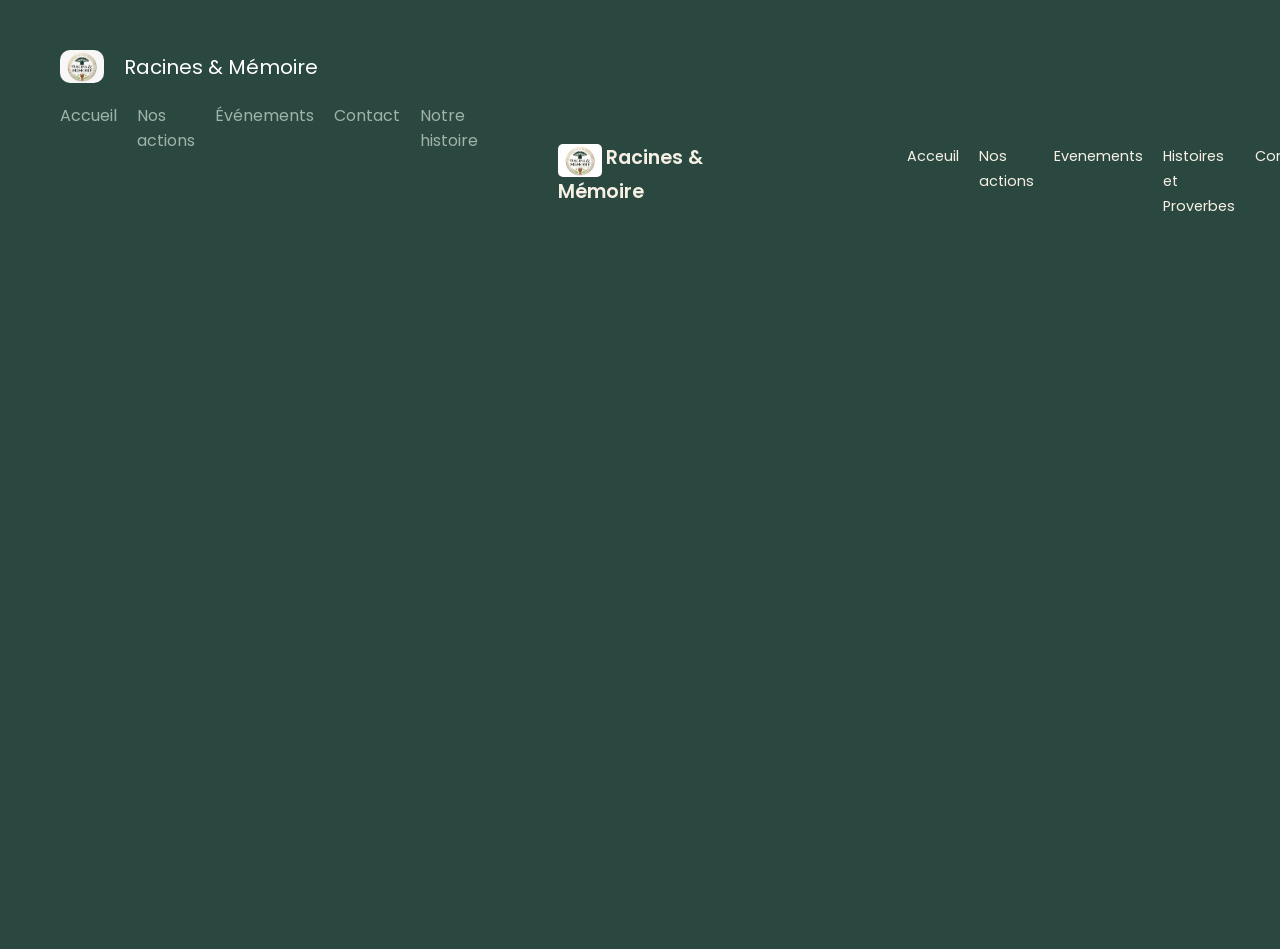
==== index.html @ 82d4dce9 "Merge branch 'main' into feature/accueil" ====
<!DOCTYPE html>
<html lang="fr">
<head>
    <meta charset="UTF-8">
    <meta name="viewport" content="width=device-width, initial-scale=1.0">
    <meta name="description" content="Racines et Mémoire – Histoire du Congo-Brazzaville : un projet qui valorise les traditions orales, l’art de Poto-Poto, la basilique Sainte-Anne et le mémorial Savorgnan de Brazza, pour préserver la mémoire culturelle et les racines d’Afrique centrale.">

    <title>Racines & Mémoire</title>

    <link rel="preconnect" href="https://fonts.googleapis.com">
    <link rel="preconnect" href="https://fonts.gstatic.com" crossorigin>
    <link href="https://fonts.googleapis.com/css2?family=Poppins:ital,wght@0,100;0,200;0,300;0,400;0,500;0,600;0,700;0,800;0,900;1,100;1,200;1,300;1,400;1,500;1,600;1,700;1,800;1,900&display=swap" rel="stylesheet">



    <link rel="shortcut icon" href="photos/Logo-site.png" type="image/x-icon">

    <link rel="stylesheet" href="css/style.css">
</head>

<body>

    <header>
        <article class="logo">
            <img src="images/icon_racine_et_memoire.jpeg" alt="Logo Racines & Mémoire">
            <h1>Racines & Mémoire</h1>
        </article>

        <nav>
            <ul>
                <li><a href="/index.html">Accueil</a></li>
                <li><a href="/pages/action.html">Nos actions</a></li>
                <li><a href="/pages/evenement.html">Événements</a></li>
                <li><a href="/pages/contact.html">Contact</a></li>
                <li><a href="histoire.html">Notre histoire</a></li> 

    <header class="act_header">
        <nav class="nav_navbar">
            <div class="nav_ong">
                <span  id="nav_logo"><img class="nav_logo"   src="../photos/Logo-site.png" alt=""></span>
                <span class="nav_titre">Racines &amp; Mémoire</span>
            </div>
            <ul class="nav_ul">
                <li class="nav_li"><a class="nav_a" href="index.html">Acceuil</a></li>
                <li class="nav_li"><a class="nav_a" href="pages/actions.html">Nos actions</a></li>
                <li class="nav_li"><a class="nav_a" href="pages/evenement.html">Evenements</a></li>
                <li class="nav_li"><a class="nav_a" href="pages/histoire.html">Histoires et Proverbes</a></li>
                <li class="nav_li"><a class="nav_a" href="pages/contact.html">Contact</a></li>

            </ul>
            <div class="nav_btn"><a id="nav_don" href=""> Faire un don</a></div>
        </nav>
       
    </header>

    <main>

        <div class="hero_section">
             <span>RACINES & MÉMOIRE — ASSOCIATION CULTURELLE</span>

            <h2>Réveillons nos <span>racines</span> ensemble.</h2>
        


            <p>
                Nous collectons, transmettons et faisons vivre le
                patrimoine culturel congolais : contes, musique,
                tissage et savoirs ancestraux.
            </p>

            <div class="bouton">
                <button id="decouvre">Découvrir nos actions</button>
                <button id="don">Faire un don</button>
            </div>

            <aside class="account">
                <article>
                    <h3>12</h3>
                    <p>Ateliers organisés</p>
                </article>

                <article>
                    <h3>350</h3>
                    <p>Jeunes sensibilisés</p>
                </article>

                <article>
                    <h3>8</h3>
                    <p>Villages partenaires</p>
                </article>

                <article>
                    <h3>5</h3>
                    <p>Langues documentées</p>
                </article>
            </aside>
        </div>

        <div class="gallery">
            <div class="grid_conte">
                <div class="text">
                    <span>
                        Contes & légendes
                        <br>
                        collectés dans 8 villages
                    </span>
                </div>
            </div>

            <div class="grid_music">
                <div class="text">
                    <span>Musique ancestrale</span>
                </div>
            </div>

            <div class="grid_tissage">
                <div class="text">
                    <span>Tissage traditionnel</span>
                </div>
            </div>
        </div>
 

    </main>
</body>
</html>
---- css/style.css ----
:root{
    --forest-green: #14342B;
    --lime-green: #14342B;
    --cream: #F6F1E4;
    --button: #8FC63E;
    --margin-header: 20px 30px;
    --pad-button: 10px 24px;
    --pd-card: 24px;
    --container-logo: 44px;
    --width-logo: 24px;
    --sous-text: #9FB3A8;
    --title: 45px;

}

*{
    box-sizing: border-box;
    margin: 0;
    padding: 0;
    font-family: "Poppins", sans-serif;
    font-optical-sizing: auto;
    font-weight: 400;
    font-style: normal;
}

body{
    background-color: #14342be5;
    margin: 30px;
}

main{
    max-width: 1440px;
    display: flex;
    justify-content: space-between;
    gap: 20px;
    margin-top: 30px;
    flex-wrap: wrap;
}

h1{
    font-size: var(--title);
}

h2{
    color: white;
    font-size: 35px;
    font-weight: 700;
}


header{
    display: flex;
    justify-content: space-between;
    gap: 20px;
    padding: var(--margin-header);
    flex-wrap: wrap;
}

a{
    color: var(--sous-text);
    cursor: pointer;
    text-decoration: none;
}

a:hover{
    color: var(--button);
}

.logo{
    display: flex;
    gap: 20px;
    align-items: center;
}

.logo h1{
    font-size: 20px;
    color: white;
}

.logo img{
    width: var(--container-logo);
    border-radius: 10px;
}

nav ul{
    list-style: none;
    display: flex;
    gap: 20px;

.nav_navbar{
    display: flex;
    justify-content: space-between;
    padding: 20px 30px;
    background-color: var(--foret);
}

.nav_logo{
    background-color: white ;
    border-radius: 5px;
    vertical-align: middle;
    width: 44px;
    height: auto;
}
.nav_titre{
    font-weight: 600;
    font-size: 1.2rem;
    color: var(--cream);
}
.nav_ul{
    display: flex;
    justify-content: space-between;
    width: 500px;
    margin-left: 200px;
}

.nav_li{
    display: inline;
}

.nav_a{
    text-decoration: none;
    color: var(--cream);
    font-size: 0.9rem;
}
.nav_a:hover{
    border-bottom:1px solid #5B8A28;
}

#nav_don{
    text-decoration: none;
    color: var(--forest-green) ;
    background-color: var(--button);
    padding: 10px 24px;
    border-radius: 50px;

}

.hero_section{
    width: 500px;
    padding: var(--pd-card);
    display: flex;
    flex-direction: column;
    gap: 20px;
}

.hero_section span{
    color: var(--button);
}

.hero_section h2 span{
    font-weight: 700;
}

p{
    color: var(--sous-text);
}

.account{
    display: flex;
    justify-content: space-between;
    font-size: 12px;
    gap: 20px;
    border-top: 1px solid rgba(128, 128, 128, 0.712);
    padding: var(--pd-card);
}

.account h3{
    font-weight: 700;
    color: white;
}

.account article{
    border-left: 1px solid rgba(128, 128, 128, 0.712);
    padding: 10px;
}

.gallery{
    display: grid;
    grid-template-areas:
        "grid_conte grid_music"
        "grid_conte grid_tissage";
    grid-template: repeat(2, 1fr) / repeat(3, 1fr);
    gap: 20px;
    margin-bottom: 30px;
}

.grid_conte{
    grid-area: grid_conte;
    grid-column: 1 / span 2;
    grid-row: 1 / span 2;

    background-image: url("../images/conteur-traditionnel.jpg");

    background-image: url("../photos/conteur-traditionnel.jpg");

    background-position: center;
    background-repeat: no-repeat;
    background-size: cover;
    backdrop-filter: blur(15px);
    overflow: hidden;
    color: var(--forest-green);
}

.grid_music{
    grid-area: grid_music;
    grid-column: 3;
    grid-row: 1;
    color: var(--forest-green);

    background-image: url("../images/tam-tam2.jpg");

    background-image: url("../photos/tam-tam2.jpg");

    background-position: center;
    background-repeat: no-repeat;
    background-size: cover;
    overflow: hidden;
}

.grid_tissage{
    grid-area: grid_tissage;
    grid-column: 3;
    grid-row: 2;
    color: var(--forest-green);

    background-image: url("../images/tissage-artisanal.jpg");

    background-image: url("../photos/atelier-tissage.webp");

    background-position: center;
    background-repeat: no-repeat;
    background-size: cover;
    overflow: hidden;
}

.gallery
.grid_music,
.grid_tissage,
.grid_conte{
    border-radius: 15px;
    display: flex;
    flex-direction: column;
    box-shadow: 0 5px 10px var(--lime-green);
    transition: transform 0.5s;
    cursor: pointer;
}

.gallery article:hover{
    transform: scale(1.05);
    box-shadow: 0 5px 10px var(--button);
}

.gallery article img{
    width: 80px;
}

.gallery span{
    margin-top: auto;
    font-weight: 700;
}

.text{
    margin-top: auto;
    background-color: #90c63e81;
    height: 25%;
    padding: var(--pd-card);
}


span{
    color: var(--lime-green);
    font-size: 0.9rem;
    font-weight:100;
}

.bouton{
    display: flex;
    gap: 20px;
    flex-wrap: wrap;
}

button{
    border: none;

    border-radius: 25px;
    padding: var(--pad-button);
    font-weight: 700;

    border-radius: 50px;
    padding: var(--pad-button);
    transition: 0.5s;

}

#decouvre{
    background-color: var(--button);
    transition: transform 0.5ms;
}

#decouvre:hover{
    background-color: var(--sous-text);
    transform: scale(1.1);
}

#don{
    background: transparent;
    border: 2px solid var(--sous-text);
    color: white;
    transition: transform 0.5ms;
}

#don:hover{
    background-color: var(--button);
    transform: scale(1.1);
}




@media (max-width: 1024px){
    body{
        margin: 20px;
    }

    header{
        justify-content: center;
        text-align: center;
    }

    main{
        flex-direction: column;
        align-items: center;
    }

    .hero_section{
        width: 100%;
        max-width: 700px;
    }

    .gallery{
        width: 100%;
        grid-template-columns: repeat(2, 1fr);
        grid-template-areas:
            "grid_conte grid_conte"
            "grid_music grid_tissage";
    }

    h2{
        font-size: 30px;
    }

    :root{
        --title: 38px;
    }
}

@media (max-width: 768px){
    header{
        flex-direction: column;
        align-items: center;
    }


    nav ul{
        flex-wrap: wrap;
        justify-content: center;

    .nav_navbar{
        display: flex;
        flex-direction: column;
        justify-content: space-between;
        height: 250px;
    }
    .nav_ul{

    display: flex;
    flex-direction: column;
    justify-content: space-between;
    width:auto;
    margin-left: 0px;
    }
    .nos_actions{
        margin: 50px 0px;
        height: 350px;
        padding: 0px;

    }

    .hero_section{
        width: 100%;
    }

    .gallery{
        display: flex;
        flex-direction: column;
    }

    .gallery
    .grid_music,
    .grid_tissage,
    .grid_conte{
        width: 100%;
        min-height: 250px;
    }

    .account{
        flex-direction: column;
    }

    .account article{
        border-left: none;
        border-top: 1px solid rgba(128, 128, 128, 0.712);
    }

    .bouton{
        flex-direction: column;
    }

    button{
        width: 100%;
    }

    :root{
        --title: 32px;
    }

    h2{
        font-size: 26px;
    }
}

@media (max-width: 480px){
    body{
        margin: 15px;
    }

    :root{
        --title: 26px;
        --pd-card: 18px;
        --margin-header: 15px;
    }

    .nav_navbar{
        display: flex;
        flex-direction: column;
        justify-content: space-between;
        height: 250px;
    }
    .nav_ul{

    display: flex;
    flex-direction: column;
    justify-content: space-between;
    width:auto;
    margin-left: 0px;
    }
    .nos_actions{
        margin: 50px 0px;
        height: 350px;
        padding: 0px;
    }

    h2{
        font-size: 22px;
    }

    p{
        font-size: 14px;
    }

    .gallery 
    .grid_music,
    .grid_tissage,
    .grid_conte{
        min-height: 220px;
    }

    .text{
        height: auto;
    }
}
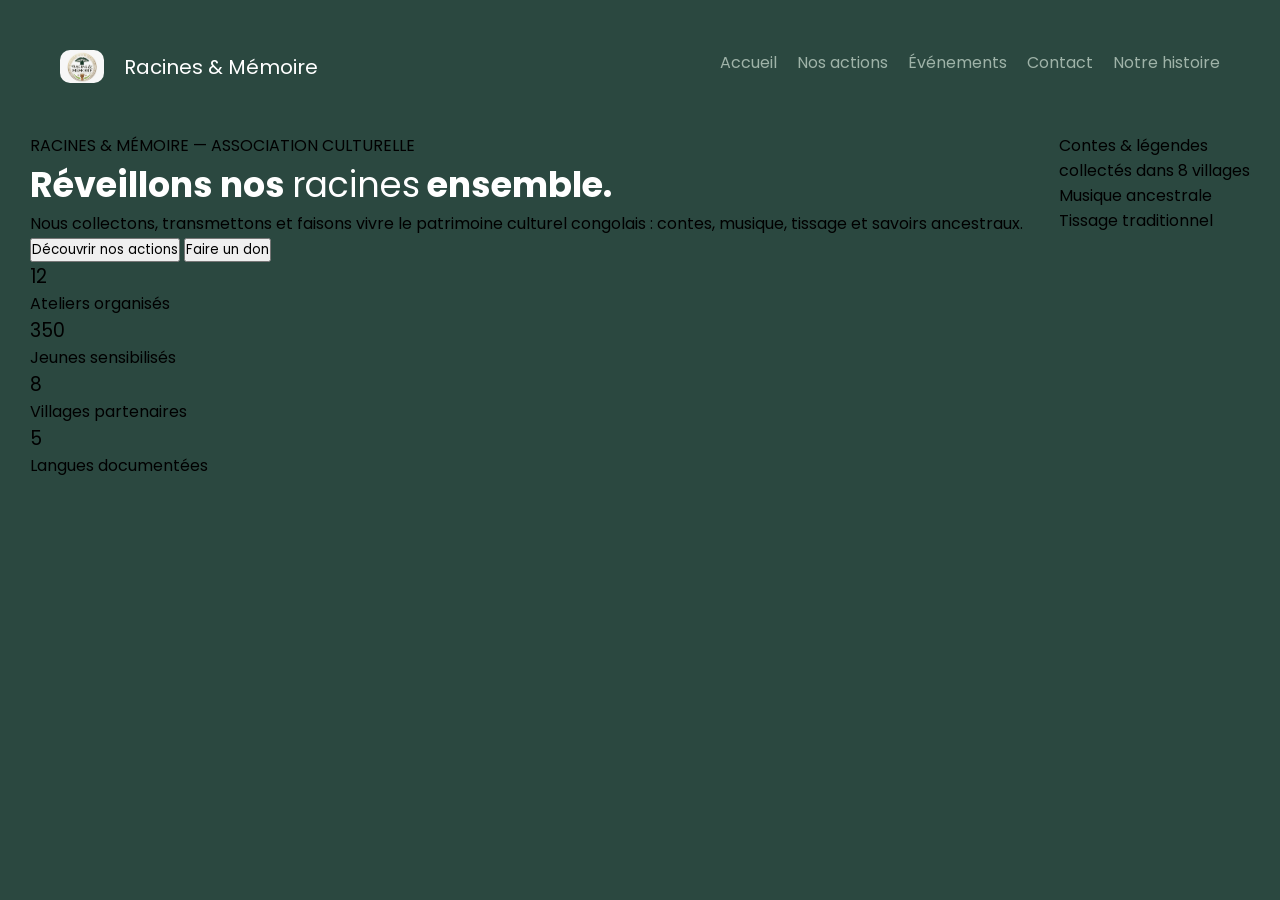
==== commit 689b6a63: "renomination de la page histoire par notre_histoire" ====
--- a/index.html
+++ b/index.html
@@ -11,15 +11,10 @@
     <link rel="preconnect" href="https://fonts.gstatic.com" crossorigin>
     <link href="https://fonts.googleapis.com/css2?family=Poppins:ital,wght@0,100;0,200;0,300;0,400;0,500;0,600;0,700;0,800;0,900;1,100;1,200;1,300;1,400;1,500;1,600;1,700;1,800;1,900&display=swap" rel="stylesheet">
 
-
-
-    <link rel="shortcut icon" href="photos/Logo-site.png" type="image/x-icon">
-
     <link rel="stylesheet" href="css/style.css">
 </head>
 
 <body>
-
     <header>
         <article class="logo">
             <img src="images/icon_racine_et_memoire.jpeg" alt="Logo Racines & Mémoire">
@@ -32,23 +27,8 @@
                 <li><a href="/pages/action.html">Nos actions</a></li>
                 <li><a href="/pages/evenement.html">Événements</a></li>
                 <li><a href="/pages/contact.html">Contact</a></li>
-                <li><a href="histoire.html">Notre histoire</a></li> 
-
-    <header class="act_header">
-        <nav class="nav_navbar">
-            <div class="nav_ong">
-                <span  id="nav_logo"><img class="nav_logo"   src="../photos/Logo-site.png" alt=""></span>
-                <span class="nav_titre">Racines &amp; Mémoire</span>
-            </div>
-            <ul class="nav_ul">
-                <li class="nav_li"><a class="nav_a" href="index.html">Acceuil</a></li>
-                <li class="nav_li"><a class="nav_a" href="pages/actions.html">Nos actions</a></li>
-                <li class="nav_li"><a class="nav_a" href="pages/evenement.html">Evenements</a></li>
-                <li class="nav_li"><a class="nav_a" href="pages/histoire.html">Histoires et Proverbes</a></li>
-                <li class="nav_li"><a class="nav_a" href="pages/contact.html">Contact</a></li>
-
+                <li><a href="notre_histoire.html">Notre histoire</a></li> 
             </ul>
-            <div class="nav_btn"><a id="nav_don" href=""> Faire un don</a></div>
         </nav>
        
     </header>
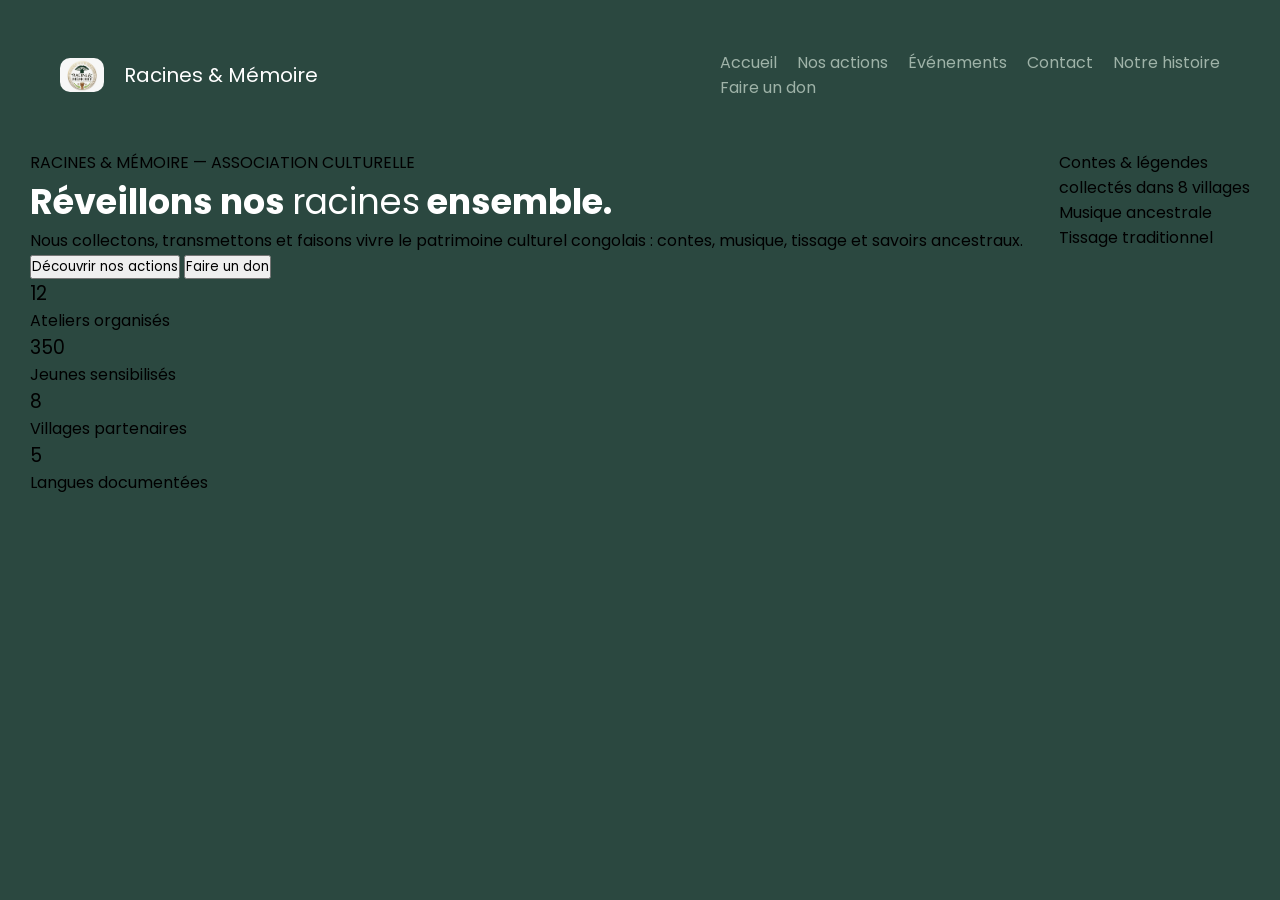
==== commit e50c9f9f: "Merge branch 'feature/accueil' of https://github.com/bayonne06/Racine-et-Memoire-projet1-s5 into fea" ====
--- a/index.html
+++ b/index.html
@@ -11,10 +11,15 @@
     <link rel="preconnect" href="https://fonts.gstatic.com" crossorigin>
     <link href="https://fonts.googleapis.com/css2?family=Poppins:ital,wght@0,100;0,200;0,300;0,400;0,500;0,600;0,700;0,800;0,900;1,100;1,200;1,300;1,400;1,500;1,600;1,700;1,800;1,900&display=swap" rel="stylesheet">
 
+
+
+    <link rel="shortcut icon" href="photos/Logo-site.png" type="image/x-icon">
+
     <link rel="stylesheet" href="css/style.css">
 </head>
 
 <body>
+
     <header>
         <article class="logo">
             <img src="images/icon_racine_et_memoire.jpeg" alt="Logo Racines & Mémoire">
@@ -29,6 +34,7 @@
                 <li><a href="/pages/contact.html">Contact</a></li>
                 <li><a href="notre_histoire.html">Notre histoire</a></li> 
             </ul>
+            <div class="nav_btn"><a id="nav_don" href=""> Faire un don</a></div>
         </nav>
        
     </header>
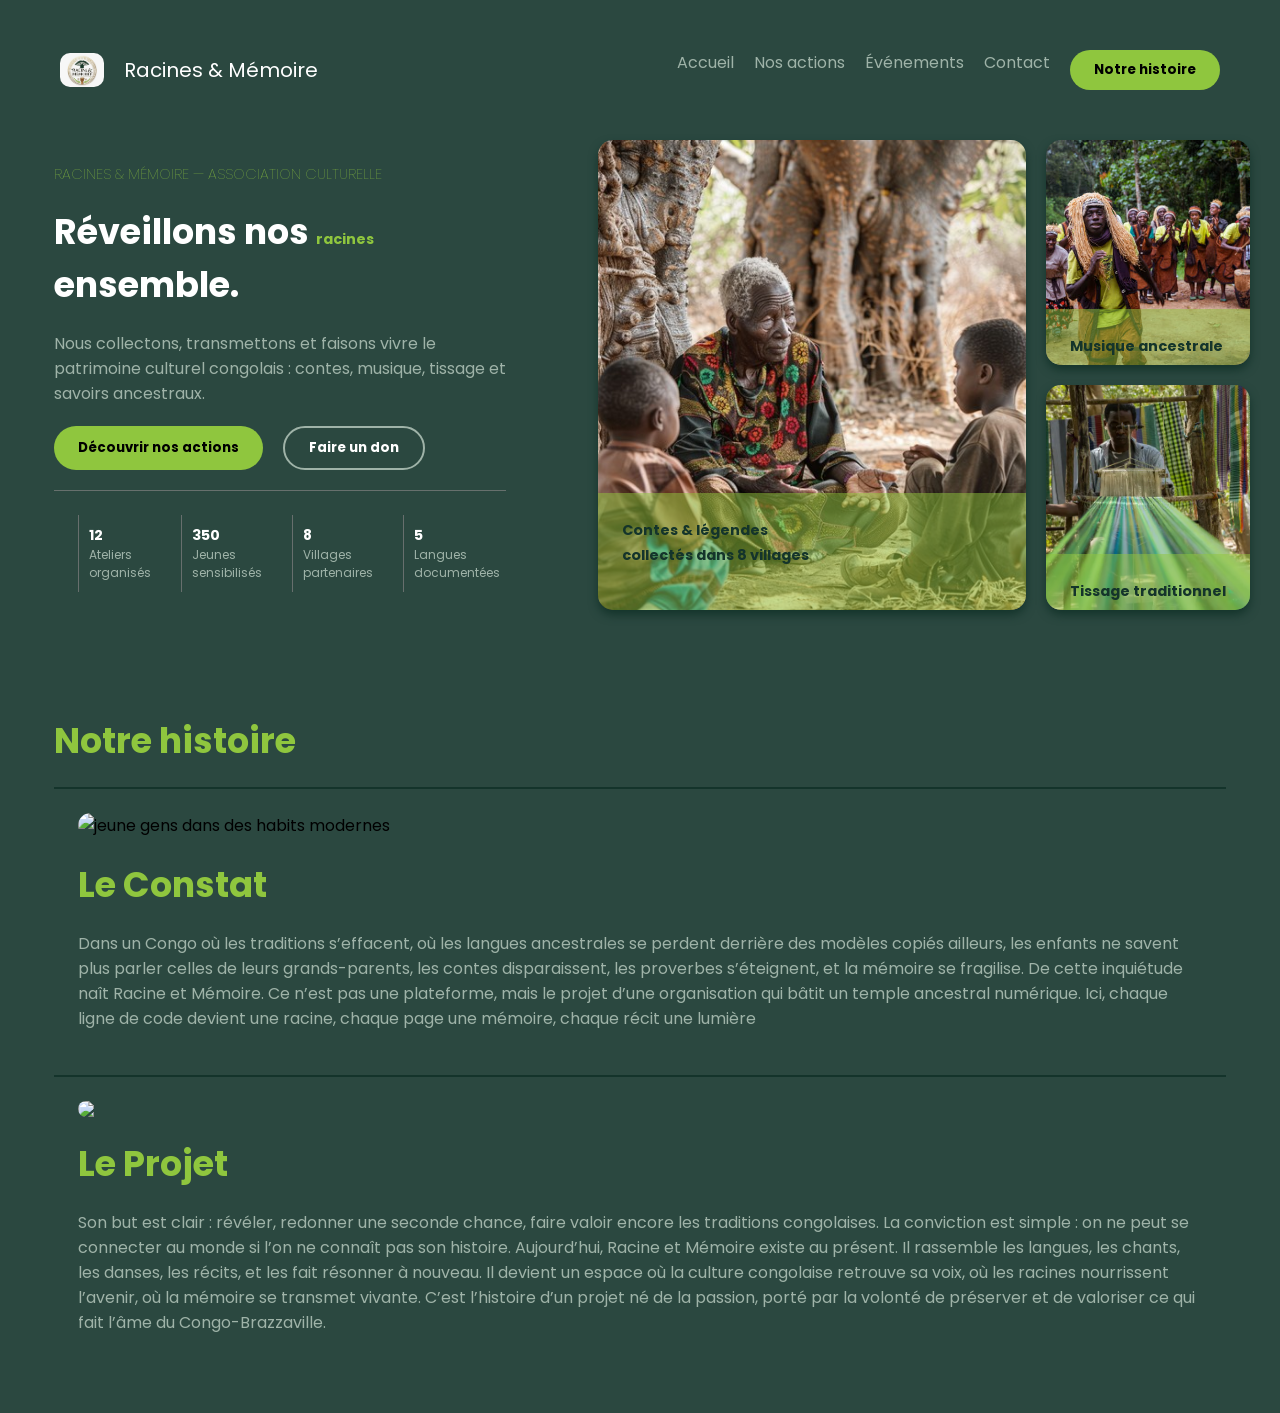
==== commit cc40d3f9: "Reorganisation" ====
--- a/index.html
+++ b/index.html
@@ -32,9 +32,9 @@
                 <li><a href="/pages/action.html">Nos actions</a></li>
                 <li><a href="/pages/evenement.html">Événements</a></li>
                 <li><a href="/pages/contact.html">Contact</a></li>
-                <li><a href="notre_histoire.html">Notre histoire</a></li> 
+                <li > <a href="#histoire"><button id="decouvre">Notre histoire</button></a></li>
             </ul>
-            <div class="nav_btn"><a id="nav_don" href=""> Faire un don</a></div>
+            
         </nav>
        
     </header>
@@ -105,7 +105,22 @@
                 </div>
             </div>
         </div>
- 
+        
+        <div id="histoire">
+            <h2>Notre histoire</h2>
+            <section class="carte_histoire">
+                <img src=" ../Racine-et-Memoire-projet1-s5/images/modern_young.png" alt="jeune gens dans des habits modernes">
+                <h2>Le Constat</h2>
+                <p> Dans un Congo où les traditions s’effacent, où les langues ancestrales se perdent derrière des modèles copiés ailleurs, les enfants ne savent plus parler celles de leurs grands-parents, les contes disparaissent, les proverbes s’éteignent, et la mémoire se fragilise. De cette inquiétude naît Racine et Mémoire. Ce n’est pas une plateforme, mais le projet d’une organisation qui bâtit un temple ancestral numérique. Ici, chaque ligne de code devient une racine, chaque page une mémoire, chaque récit une lumière </p>
+            </section>
+
+            <section class="carte_histoire">
+                <img src="../Racine-et-Memoire-projet1-s5/images/travail_together.png">
+                <h2>Le Projet</h2>
+                <p>Son but est clair : révéler, redonner une seconde chance, faire valoir encore les traditions congolaises. La conviction est simple : on ne peut se connecter au monde si l’on ne connaît pas son histoire. Aujourd’hui, Racine et Mémoire existe au présent. Il rassemble les langues, les chants, les danses, les récits, et les fait résonner à nouveau. Il devient un espace où la culture congolaise retrouve sa voix, où les racines nourrissent l’avenir, où la mémoire se transmet vivante. C’est l’histoire d’un projet né de la passion, porté par la volonté de préserver et de valoriser ce qui fait l’âme du Congo-Brazzaville.</p>
+            </section>
+
+        </div>
 
     </main>
 </body>
--- a/css/style.css
+++ b/css/style.css
@@ -86,7 +86,7 @@
     list-style: none;
     display: flex;
     gap: 20px;
-
+}
 .nav_navbar{
     display: flex;
     justify-content: space-between;
@@ -314,8 +314,40 @@
     transform: scale(1.1);
 }
 
-
-
+#histoire{
+    display: flex;
+    justify-content: center;
+    flex-direction: column;
+    flex-wrap: wrap;
+    gap: 20px;
+    padding: var(--pd-card);
+    margin-top: 30px;
+    text-align: start;
+}
+
+.carte_histoire{
+    border-top: 2px solid var(--forest-green);
+    padding: var(--pd-card);
+    background-color: var(--cream);
+    height: auto;
+    transition: 0.5s;
+    background:transparent;
+    display: flex;
+    flex-wrap: wrap;
+    flex-direction: column;
+    text-align: start;
+    gap: 20px;
+    overflow: hidden;
+}
+
+.carte_histoire img{
+    width: 350px;
+    border-radius: 15px;
+}
+
+#histoire h2{
+    color: var(--button);
+}
 
 @media (max-width: 1024px){
     body{
@@ -364,7 +396,7 @@
     nav ul{
         flex-wrap: wrap;
         justify-content: center;
-
+    }
     .nav_navbar{
         display: flex;
         flex-direction: column;
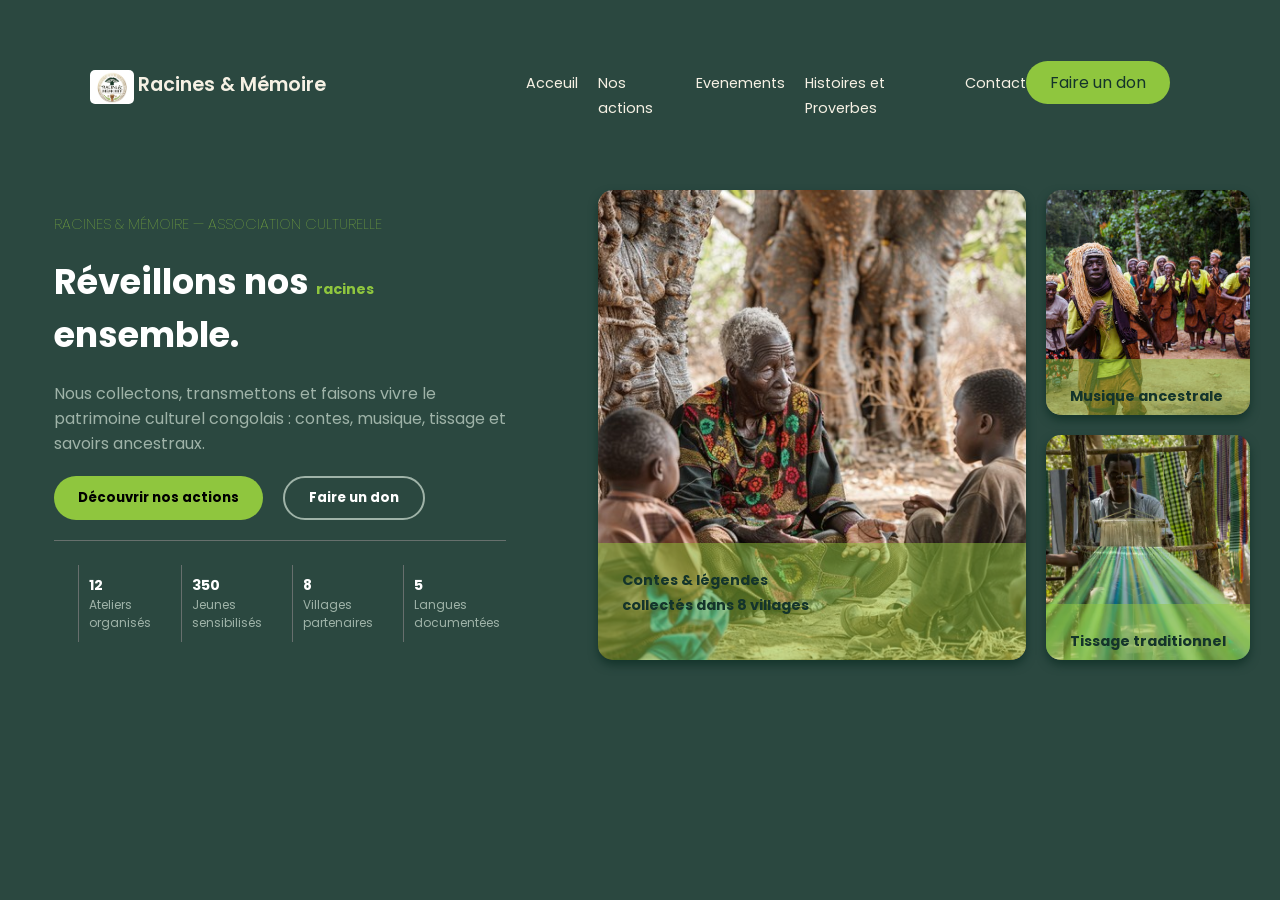
==== commit 7adc291c: "Merge remote-tracking branch 'origin/main' into feature/action" ====
--- a/index.html
+++ b/index.html
@@ -10,33 +10,26 @@
     <link rel="preconnect" href="https://fonts.googleapis.com">
     <link rel="preconnect" href="https://fonts.gstatic.com" crossorigin>
     <link href="https://fonts.googleapis.com/css2?family=Poppins:ital,wght@0,100;0,200;0,300;0,400;0,500;0,600;0,700;0,800;0,900;1,100;1,200;1,300;1,400;1,500;1,600;1,700;1,800;1,900&display=swap" rel="stylesheet">
-
-
-
     <link rel="shortcut icon" href="photos/Logo-site.png" type="image/x-icon">
-
     <link rel="stylesheet" href="css/style.css">
 </head>
 
 <body>
-
-    <header>
-        <article class="logo">
-            <img src="images/icon_racine_et_memoire.jpeg" alt="Logo Racines & Mémoire">
-            <h1>Racines & Mémoire</h1>
-        </article>
-
-        <nav>
-            <ul>
-                <li><a href="/index.html">Accueil</a></li>
-                <li><a href="/pages/action.html">Nos actions</a></li>
-                <li><a href="/pages/evenement.html">Événements</a></li>
-                <li><a href="/pages/contact.html">Contact</a></li>
-                <li > <a href="#histoire"><button id="decouvre">Notre histoire</button></a></li>
+    <header class="act_header">
+        <nav class="nav_navbar">
+            <div class="nav_ong">
+                <span  id="nav_logo"><img class="nav_logo"   src="../photos/Logo-site.png" alt=""></span>
+                <span class="nav_titre">Racines &amp; Mémoire</span>
+            </div>
+            <ul class="nav_ul">
+                <li class="nav_li"><a class="nav_a" href="index.html">Acceuil</a></li>
+                <li class="nav_li"><a class="nav_a" href="pages/actions.html">Nos actions</a></li>
+                <li class="nav_li"><a class="nav_a" href="pages/evenement.html">Evenements</a></li>
+                <li class="nav_li"><a class="nav_a" href="pages/histoire.html">Histoires et Proverbes</a></li>
+                <li class="nav_li"><a class="nav_a" href="pages/contact.html">Contact</a></li>
             </ul>
-            
+            <div class="nav_btn"><a id="nav_don" href=""> Faire un don</a></div>
         </nav>
-       
     </header>
 
     <main>
@@ -105,23 +98,6 @@
                 </div>
             </div>
         </div>
-        
-        <div id="histoire">
-            <h2>Notre histoire</h2>
-            <section class="carte_histoire">
-                <img src=" ../Racine-et-Memoire-projet1-s5/images/modern_young.png" alt="jeune gens dans des habits modernes">
-                <h2>Le Constat</h2>
-                <p> Dans un Congo où les traditions s’effacent, où les langues ancestrales se perdent derrière des modèles copiés ailleurs, les enfants ne savent plus parler celles de leurs grands-parents, les contes disparaissent, les proverbes s’éteignent, et la mémoire se fragilise. De cette inquiétude naît Racine et Mémoire. Ce n’est pas une plateforme, mais le projet d’une organisation qui bâtit un temple ancestral numérique. Ici, chaque ligne de code devient une racine, chaque page une mémoire, chaque récit une lumière </p>
-            </section>
-
-            <section class="carte_histoire">
-                <img src="../Racine-et-Memoire-projet1-s5/images/travail_together.png">
-                <h2>Le Projet</h2>
-                <p>Son but est clair : révéler, redonner une seconde chance, faire valoir encore les traditions congolaises. La conviction est simple : on ne peut se connecter au monde si l’on ne connaît pas son histoire. Aujourd’hui, Racine et Mémoire existe au présent. Il rassemble les langues, les chants, les danses, les récits, et les fait résonner à nouveau. Il devient un espace où la culture congolaise retrouve sa voix, où les racines nourrissent l’avenir, où la mémoire se transmet vivante. C’est l’histoire d’un projet né de la passion, porté par la volonté de préserver et de valoriser ce qui fait l’âme du Congo-Brazzaville.</p>
-            </section>
-
-        </div>
-
     </main>
 </body>
 </html>
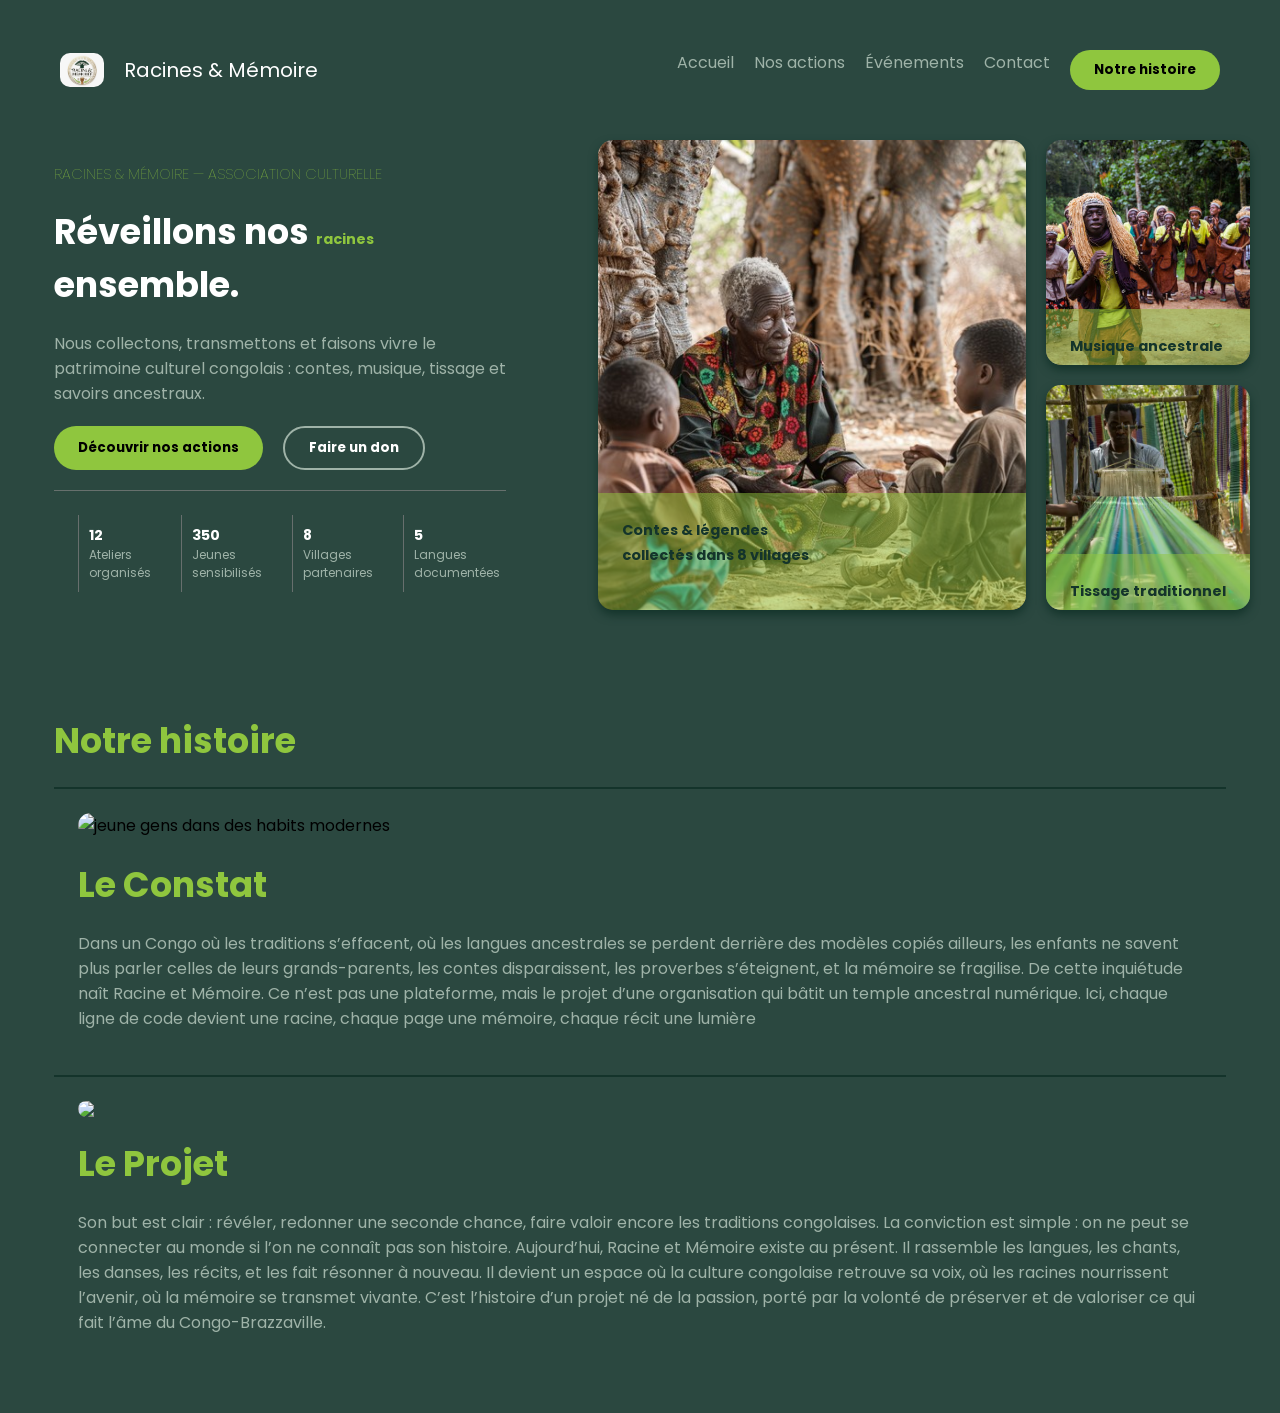
==== commit 73e47c6e: "Merge pull request #12 from bayonne06/feature/accueil Feature/accueil" ====
--- a/index.html
+++ b/index.html
@@ -10,26 +10,33 @@
     <link rel="preconnect" href="https://fonts.googleapis.com">
     <link rel="preconnect" href="https://fonts.gstatic.com" crossorigin>
     <link href="https://fonts.googleapis.com/css2?family=Poppins:ital,wght@0,100;0,200;0,300;0,400;0,500;0,600;0,700;0,800;0,900;1,100;1,200;1,300;1,400;1,500;1,600;1,700;1,800;1,900&display=swap" rel="stylesheet">
+
+
+
     <link rel="shortcut icon" href="photos/Logo-site.png" type="image/x-icon">
+
     <link rel="stylesheet" href="css/style.css">
 </head>
 
 <body>
-    <header class="act_header">
-        <nav class="nav_navbar">
-            <div class="nav_ong">
-                <span  id="nav_logo"><img class="nav_logo"   src="../photos/Logo-site.png" alt=""></span>
-                <span class="nav_titre">Racines &amp; Mémoire</span>
-            </div>
-            <ul class="nav_ul">
-                <li class="nav_li"><a class="nav_a" href="index.html">Acceuil</a></li>
-                <li class="nav_li"><a class="nav_a" href="pages/actions.html">Nos actions</a></li>
-                <li class="nav_li"><a class="nav_a" href="pages/evenement.html">Evenements</a></li>
-                <li class="nav_li"><a class="nav_a" href="pages/histoire.html">Histoires et Proverbes</a></li>
-                <li class="nav_li"><a class="nav_a" href="pages/contact.html">Contact</a></li>
+
+    <header>
+        <article class="logo">
+            <img src="images/icon_racine_et_memoire.jpeg" alt="Logo Racines & Mémoire">
+            <h1>Racines & Mémoire</h1>
+        </article>
+
+        <nav>
+            <ul>
+                <li><a href="/index.html">Accueil</a></li>
+                <li><a href="/pages/action.html">Nos actions</a></li>
+                <li><a href="/pages/evenement.html">Événements</a></li>
+                <li><a href="/pages/contact.html">Contact</a></li>
+                <li > <a href="#histoire"><button id="decouvre">Notre histoire</button></a></li>
             </ul>
-            <div class="nav_btn"><a id="nav_don" href=""> Faire un don</a></div>
+            
         </nav>
+       
     </header>
 
     <main>
@@ -98,6 +105,23 @@
                 </div>
             </div>
         </div>
+        
+        <div id="histoire">
+            <h2>Notre histoire</h2>
+            <section class="carte_histoire">
+                <img src=" ../Racine-et-Memoire-projet1-s5/images/modern_young.png" alt="jeune gens dans des habits modernes">
+                <h2>Le Constat</h2>
+                <p> Dans un Congo où les traditions s’effacent, où les langues ancestrales se perdent derrière des modèles copiés ailleurs, les enfants ne savent plus parler celles de leurs grands-parents, les contes disparaissent, les proverbes s’éteignent, et la mémoire se fragilise. De cette inquiétude naît Racine et Mémoire. Ce n’est pas une plateforme, mais le projet d’une organisation qui bâtit un temple ancestral numérique. Ici, chaque ligne de code devient une racine, chaque page une mémoire, chaque récit une lumière </p>
+            </section>
+
+            <section class="carte_histoire">
+                <img src="../Racine-et-Memoire-projet1-s5/images/travail_together.png">
+                <h2>Le Projet</h2>
+                <p>Son but est clair : révéler, redonner une seconde chance, faire valoir encore les traditions congolaises. La conviction est simple : on ne peut se connecter au monde si l’on ne connaît pas son histoire. Aujourd’hui, Racine et Mémoire existe au présent. Il rassemble les langues, les chants, les danses, les récits, et les fait résonner à nouveau. Il devient un espace où la culture congolaise retrouve sa voix, où les racines nourrissent l’avenir, où la mémoire se transmet vivante. C’est l’histoire d’un projet né de la passion, porté par la volonté de préserver et de valoriser ce qui fait l’âme du Congo-Brazzaville.</p>
+            </section>
+
+        </div>
+
     </main>
 </body>
 </html>
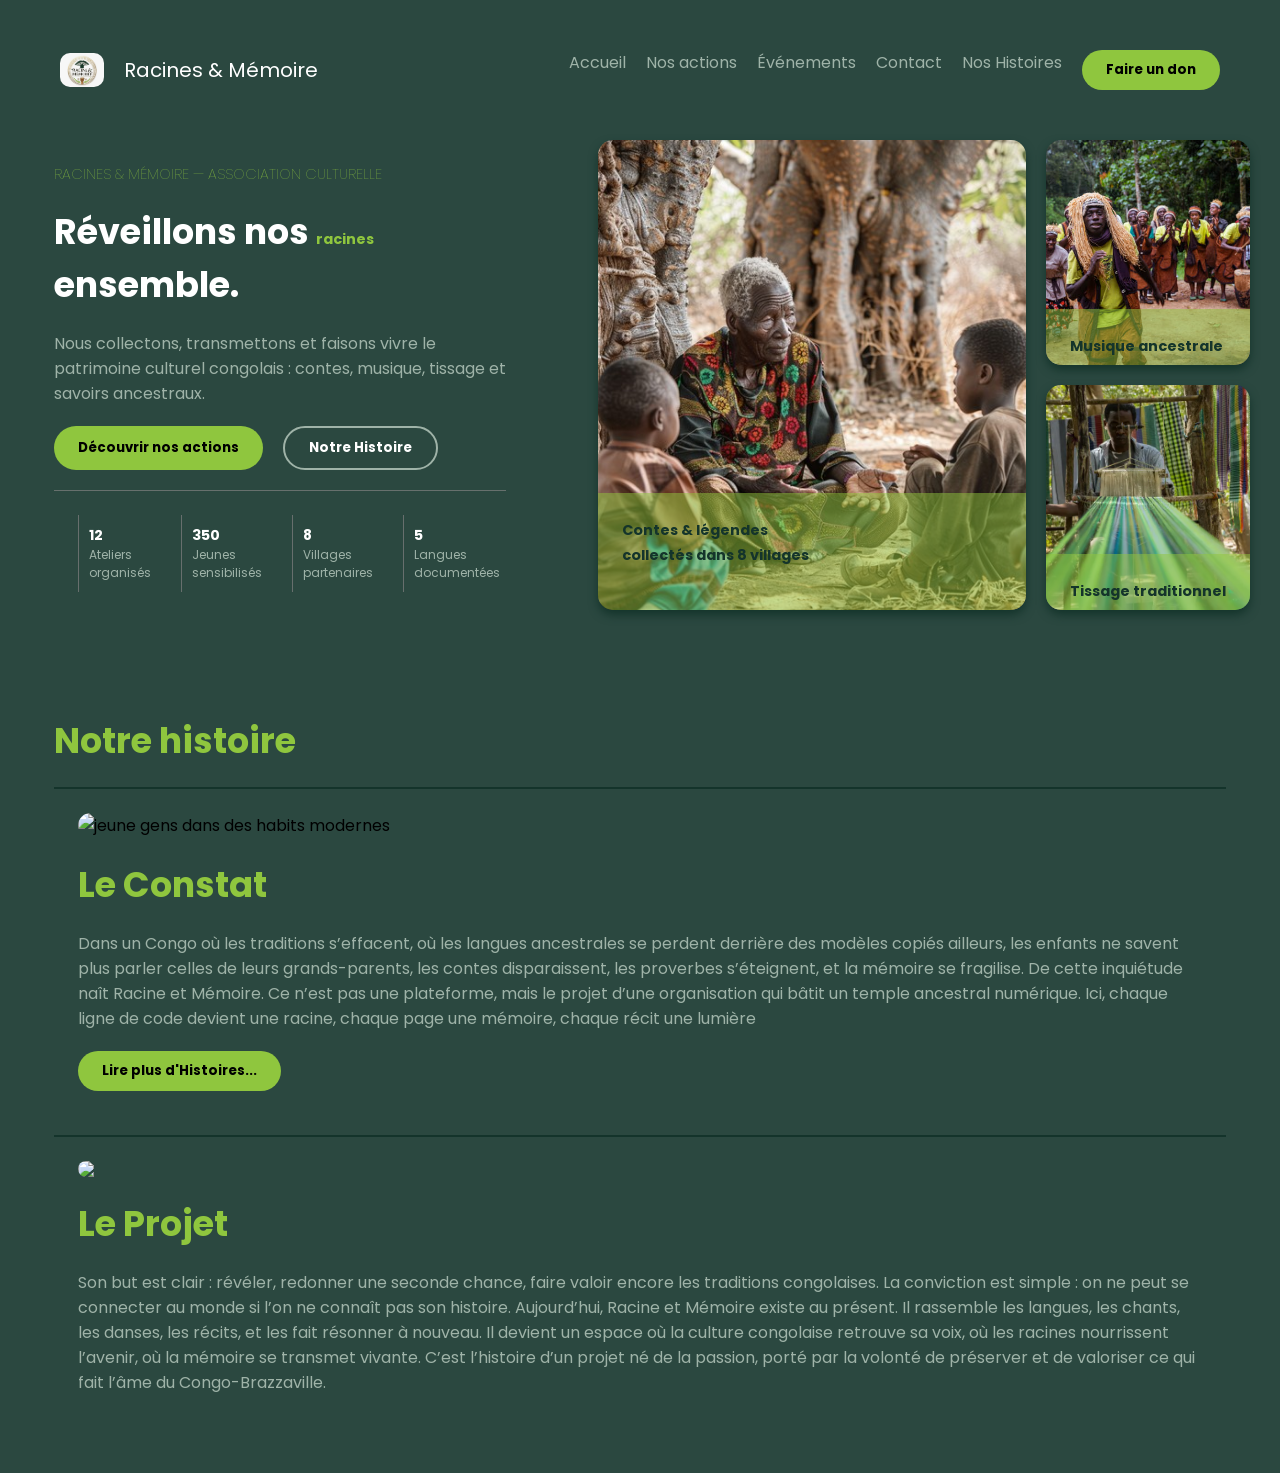
==== commit bfcb00c2: "feat: restauration du style de la page histoires" ====
--- a/index.html
+++ b/index.html
@@ -28,11 +28,12 @@
 
         <nav>
             <ul>
-                <li><a href="/index.html">Accueil</a></li>
-                <li><a href="/pages/action.html">Nos actions</a></li>
-                <li><a href="/pages/evenement.html">Événements</a></li>
-                <li><a href="/pages/contact.html">Contact</a></li>
-                <li > <a href="#histoire"><button id="decouvre">Notre histoire</button></a></li>
+                <li><a href="index.html">Accueil</a></li>
+                <li><a href="pages/actions.html">Nos actions</a></li>
+                <li><a href="pages/evenement.html">Événements</a></li>
+                <li><a href="pages/contact.html">Contact</a></li>
+                <li><a href="pages/histoire.html">Nos Histoires</a></li>
+                <li > <a href="pages/contact.html#don"><button id="decouvre">Faire un don</button></a></li>
             </ul>
             
         </nav>
@@ -55,8 +56,8 @@
             </p>
 
             <div class="bouton">
-                <button id="decouvre">Découvrir nos actions</button>
-                <button id="don">Faire un don</button>
+                <button id="decouvre" onclick="window.location.href='pages/actions.html'">Découvrir nos actions</button>
+                <button id="don" onclick="window.location.href='#histoire'">Notre Histoire</button>
             </div>
 
             <aside class="account">
@@ -110,8 +111,12 @@
             <h2>Notre histoire</h2>
             <section class="carte_histoire">
                 <img src=" ../Racine-et-Memoire-projet1-s5/images/modern_young.png" alt="jeune gens dans des habits modernes">
+                
                 <h2>Le Constat</h2>
                 <p> Dans un Congo où les traditions s’effacent, où les langues ancestrales se perdent derrière des modèles copiés ailleurs, les enfants ne savent plus parler celles de leurs grands-parents, les contes disparaissent, les proverbes s’éteignent, et la mémoire se fragilise. De cette inquiétude naît Racine et Mémoire. Ce n’est pas une plateforme, mais le projet d’une organisation qui bâtit un temple ancestral numérique. Ici, chaque ligne de code devient une racine, chaque page une mémoire, chaque récit une lumière </p>
+            <div class="buton">
+                    <button id="histoire-page" onclick="window.location.href='pages/histoire.html'">Lire plus d'Histoires...</button>
+                </div>
             </section>
 
             <section class="carte_histoire">
--- a/css/style.css
+++ b/css/style.css
@@ -1,4 +1,4 @@
-:root{
+:root {
     --forest-green: #14342B;
     --lime-green: #14342B;
     --cream: #F6F1E4;
@@ -13,7 +13,7 @@
 
 }
 
-*{
+* {
     box-sizing: border-box;
     margin: 0;
     padding: 0;
@@ -23,12 +23,12 @@
     font-style: normal;
 }
 
-body{
+body {
     background-color: #14342be5;
     margin: 30px;
 }
 
-main{
+main {
     max-width: 1440px;
     display: flex;
     justify-content: space-between;
@@ -37,18 +37,18 @@
     flex-wrap: wrap;
 }
 
-h1{
+h1 {
     font-size: var(--title);
 }
 
-h2{
+h2 {
     color: white;
     font-size: 35px;
     font-weight: 700;
 }
 
 
-header{
+header {
     display: flex;
     justify-content: space-between;
     gap: 20px;
@@ -56,86 +56,90 @@
     flex-wrap: wrap;
 }
 
-a{
+a {
     color: var(--sous-text);
     cursor: pointer;
     text-decoration: none;
 }
 
-a:hover{
+a:hover {
     color: var(--button);
 }
 
-.logo{
+.logo {
     display: flex;
     gap: 20px;
     align-items: center;
 }
 
-.logo h1{
+.logo h1 {
     font-size: 20px;
     color: white;
 }
 
-.logo img{
+.logo img {
     width: var(--container-logo);
     border-radius: 10px;
 }
 
-nav ul{
+nav ul {
     list-style: none;
     display: flex;
     gap: 20px;
 }
-.nav_navbar{
+
+.nav_navbar {
     display: flex;
     justify-content: space-between;
     padding: 20px 30px;
     background-color: var(--foret);
 }
 
-.nav_logo{
-    background-color: white ;
+.nav_logo {
+    background-color: white;
     border-radius: 5px;
     vertical-align: middle;
     width: 44px;
     height: auto;
 }
-.nav_titre{
+
+.nav_titre {
     font-weight: 600;
     font-size: 1.2rem;
     color: var(--cream);
 }
-.nav_ul{
+
+.nav_ul {
     display: flex;
     justify-content: space-between;
     width: 500px;
     margin-left: 200px;
 }
 
-.nav_li{
+.nav_li {
     display: inline;
 }
 
-.nav_a{
+.nav_a {
     text-decoration: none;
     color: var(--cream);
     font-size: 0.9rem;
 }
-.nav_a:hover{
-    border-bottom:1px solid #5B8A28;
-}
-
-#nav_don{
+
+.nav_a:hover {
+    border-bottom: 1px solid #5B8A28;
+}
+
+#nav_don {
     text-decoration: none;
-    color: var(--forest-green) ;
+    color: var(--forest-green);
     background-color: var(--button);
     padding: 10px 24px;
     border-radius: 50px;
 
 }
 
-.hero_section{
+.hero_section {
     width: 500px;
     padding: var(--pd-card);
     display: flex;
@@ -143,19 +147,19 @@
     gap: 20px;
 }
 
-.hero_section span{
+.hero_section span {
     color: var(--button);
 }
 
-.hero_section h2 span{
+.hero_section h2 span {
     font-weight: 700;
 }
 
-p{
+p {
     color: var(--sous-text);
 }
 
-.account{
+.account {
     display: flex;
     justify-content: space-between;
     font-size: 12px;
@@ -164,17 +168,17 @@
     padding: var(--pd-card);
 }
 
-.account h3{
+.account h3 {
     font-weight: 700;
     color: white;
 }
 
-.account article{
+.account article {
     border-left: 1px solid rgba(128, 128, 128, 0.712);
     padding: 10px;
 }
 
-.gallery{
+.gallery {
     display: grid;
     grid-template-areas:
         "grid_conte grid_music"
@@ -184,7 +188,7 @@
     margin-bottom: 30px;
 }
 
-.grid_conte{
+.grid_conte {
     grid-area: grid_conte;
     grid-column: 1 / span 2;
     grid-row: 1 / span 2;
@@ -201,7 +205,7 @@
     color: var(--forest-green);
 }
 
-.grid_music{
+.grid_music {
     grid-area: grid_music;
     grid-column: 3;
     grid-row: 1;
@@ -217,7 +221,7 @@
     overflow: hidden;
 }
 
-.grid_tissage{
+.grid_tissage {
     grid-area: grid_tissage;
     grid-column: 3;
     grid-row: 2;
@@ -233,10 +237,9 @@
     overflow: hidden;
 }
 
-.gallery
-.grid_music,
+.gallery .grid_music,
 .grid_tissage,
-.grid_conte{
+.grid_conte {
     border-radius: 15px;
     display: flex;
     flex-direction: column;
@@ -245,21 +248,21 @@
     cursor: pointer;
 }
 
-.gallery article:hover{
+.gallery article:hover {
     transform: scale(1.05);
     box-shadow: 0 5px 10px var(--button);
 }
 
-.gallery article img{
+.gallery article img {
     width: 80px;
 }
 
-.gallery span{
+.gallery span {
     margin-top: auto;
     font-weight: 700;
 }
 
-.text{
+.text {
     margin-top: auto;
     background-color: #90c63e81;
     height: 25%;
@@ -267,19 +270,19 @@
 }
 
 
-span{
+span {
     color: var(--lime-green);
     font-size: 0.9rem;
-    font-weight:100;
-}
-
-.bouton{
+    font-weight: 100;
+}
+
+.bouton {
     display: flex;
     gap: 20px;
     flex-wrap: wrap;
 }
 
-button{
+button {
     border: none;
 
     border-radius: 25px;
@@ -292,29 +295,40 @@
 
 }
 
-#decouvre{
+#histoire-page {
     background-color: var(--button);
     transition: transform 0.5ms;
-}
-
-#decouvre:hover{
+    cursor: pointer;
+}
+
+#histoire-page:hover {
     background-color: var(--sous-text);
     transform: scale(1.1);
 }
 
-#don{
+#decouvre {
+    background-color: var(--button);
+    transition: transform 0.5ms;
+}
+
+#decouvre:hover {
+    background-color: var(--sous-text);
+    transform: scale(1.1);
+}
+
+#don {
     background: transparent;
     border: 2px solid var(--sous-text);
     color: white;
     transition: transform 0.5ms;
 }
 
-#don:hover{
+#don:hover {
     background-color: var(--button);
     transform: scale(1.1);
 }
 
-#histoire{
+#histoire {
     display: flex;
     justify-content: center;
     flex-direction: column;
@@ -325,13 +339,13 @@
     text-align: start;
 }
 
-.carte_histoire{
+.carte_histoire {
     border-top: 2px solid var(--forest-green);
     padding: var(--pd-card);
     background-color: var(--cream);
     height: auto;
     transition: 0.5s;
-    background:transparent;
+    background: transparent;
     display: flex;
     flex-wrap: wrap;
     flex-direction: column;
@@ -340,36 +354,36 @@
     overflow: hidden;
 }
 
-.carte_histoire img{
+.carte_histoire img {
     width: 350px;
     border-radius: 15px;
 }
 
-#histoire h2{
+#histoire h2 {
     color: var(--button);
 }
 
-@media (max-width: 1024px){
-    body{
+@media (max-width: 1024px) {
+    body {
         margin: 20px;
     }
 
-    header{
+    header {
         justify-content: center;
         text-align: center;
     }
 
-    main{
+    main {
         flex-direction: column;
         align-items: center;
     }
 
-    .hero_section{
+    .hero_section {
         width: 100%;
         max-width: 700px;
     }
 
-    .gallery{
+    .gallery {
         width: 100%;
         grid-template-columns: repeat(2, 1fr);
         grid-template-areas:
@@ -377,137 +391,140 @@
             "grid_music grid_tissage";
     }
 
-    h2{
+    h2 {
         font-size: 30px;
     }
 
-    :root{
+    :root {
         --title: 38px;
     }
 }
 
-@media (max-width: 768px){
-    header{
+@media (max-width: 768px) {
+    header {
         flex-direction: column;
         align-items: center;
     }
 
 
-    nav ul{
+    nav ul {
         flex-wrap: wrap;
         justify-content: center;
     }
-    .nav_navbar{
+
+    .nav_navbar {
         display: flex;
         flex-direction: column;
         justify-content: space-between;
         height: 250px;
     }
-    .nav_ul{
-
-    display: flex;
-    flex-direction: column;
-    justify-content: space-between;
-    width:auto;
-    margin-left: 0px;
-    }
-    .nos_actions{
+
+    .nav_ul {
+
+        display: flex;
+        flex-direction: column;
+        justify-content: space-between;
+        width: auto;
+        margin-left: 0px;
+    }
+
+    .nos_actions {
         margin: 50px 0px;
         height: 350px;
         padding: 0px;
 
     }
 
-    .hero_section{
+    .hero_section {
         width: 100%;
     }
 
-    .gallery{
+    .gallery {
         display: flex;
         flex-direction: column;
     }
 
-    .gallery
-    .grid_music,
+    .gallery .grid_music,
     .grid_tissage,
-    .grid_conte{
+    .grid_conte {
         width: 100%;
         min-height: 250px;
     }
 
-    .account{
-        flex-direction: column;
-    }
-
-    .account article{
+    .account {
+        flex-direction: column;
+    }
+
+    .account article {
         border-left: none;
         border-top: 1px solid rgba(128, 128, 128, 0.712);
     }
 
-    .bouton{
-        flex-direction: column;
-    }
-
-    button{
+    .bouton {
+        flex-direction: column;
+    }
+
+    button {
         width: 100%;
     }
 
-    :root{
+    :root {
         --title: 32px;
     }
 
-    h2{
+    h2 {
         font-size: 26px;
     }
 }
 
-@media (max-width: 480px){
-    body{
+@media (max-width: 480px) {
+    body {
         margin: 15px;
     }
 
-    :root{
+    :root {
         --title: 26px;
         --pd-card: 18px;
         --margin-header: 15px;
     }
 
-    .nav_navbar{
+    .nav_navbar {
         display: flex;
         flex-direction: column;
         justify-content: space-between;
         height: 250px;
     }
-    .nav_ul{
-
-    display: flex;
-    flex-direction: column;
-    justify-content: space-between;
-    width:auto;
-    margin-left: 0px;
-    }
-    .nos_actions{
+
+    .nav_ul {
+
+        display: flex;
+        flex-direction: column;
+        justify-content: space-between;
+        width: auto;
+        margin-left: 0px;
+    }
+
+    .nos_actions {
         margin: 50px 0px;
         height: 350px;
         padding: 0px;
     }
 
-    h2{
+    h2 {
         font-size: 22px;
     }
 
-    p{
+    p {
         font-size: 14px;
     }
 
-    .gallery 
-    .grid_music,
+    .gallery .grid_music,
     .grid_tissage,
-    .grid_conte{
+    .grid_conte {
         min-height: 220px;
     }
 
-    .text{
+    .text {
         height: auto;
     }
-}
+}
